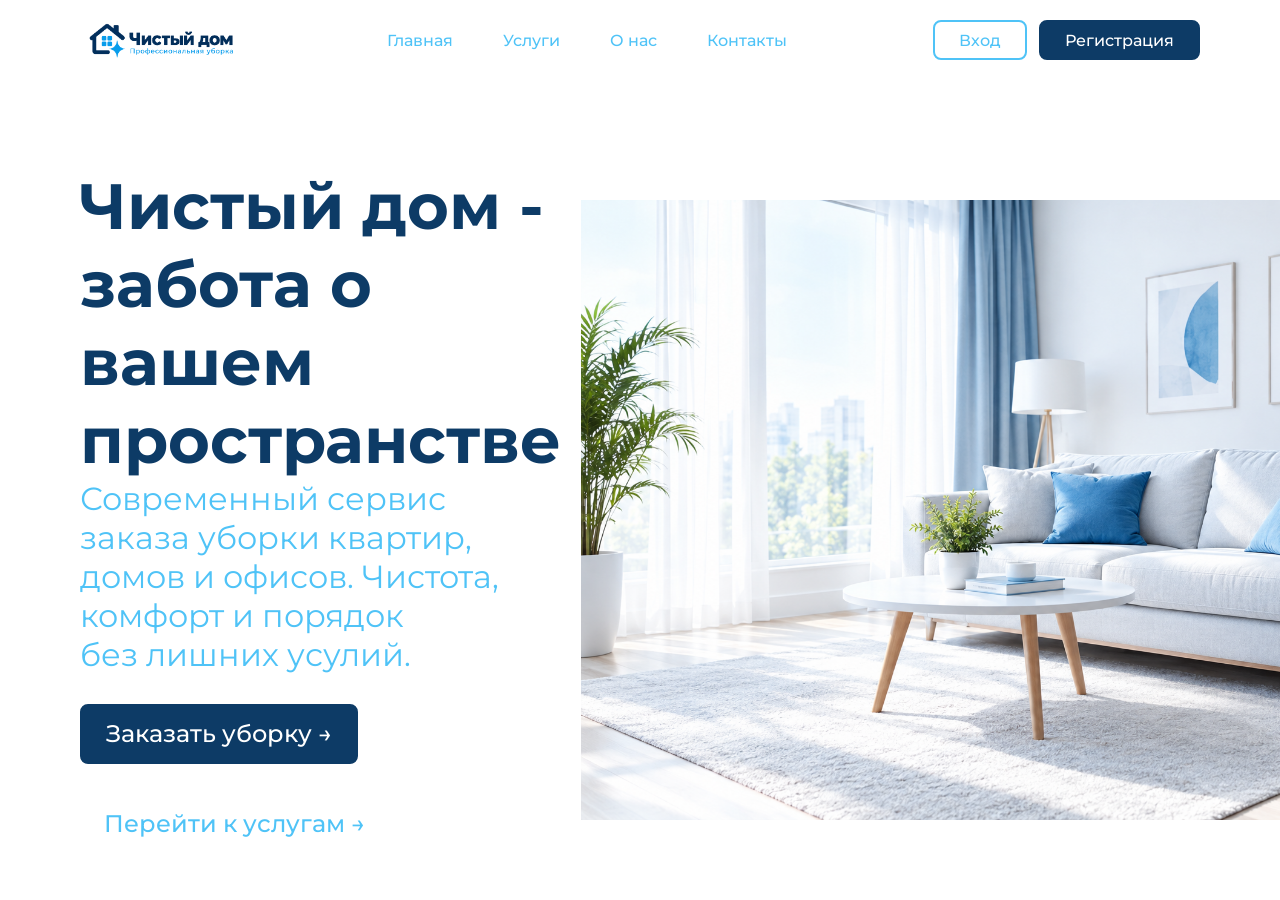
==== index.html @ 0b8844f8 "0.0.1v - Hero page" ====
<!doctype html>
<html lang="RU">
  <head>
    <meta charset="UTF-8" />
    <meta name="viewport" content="width=device-width, initial-scale=1.0" />
    <title>Document</title>
    <link rel="stylesheet" href="style.css">
  </head>
  <body>
    <header>
      <nav>
        <section class="nav">
          <img class="nav__logo" src="Photo/logo.png" alt="Logo">
          <ul class="nav__list">
            <li><a class="nav__link" href="">Главная</a></li>
            <li><a class="nav__link" href="">Услуги</a></li>
            <li><a class="nav__link" href="">О нас</a></li>
            <li><a class="nav__link" href="">Контакты</a></li>
          </ul>
          <div class="auth">
          <button class="auth__btn auth__btn--login">Вход</button>
          <button class="auth__btn auth__btn--register">Регистрация</button>
          </div>
        </section>
      </nav>
    </header>
    <main class="page">
      <section class="hero">
        <div class="hero__content">
          <h1 class="hero__text"><b>Чистый дом -<br>забота о вашем<br>пространстве</b></h1>
          <p class="hero__text-small">Современный сервис заказа уборки квартир, <br>домов и офисов. Чистота, комфорт и порядок<br>без лишних усулий.</p>
          <div class="hero__button">
        <button class="hero__btn hero__btn--order">Заказать уборку →</button>
        <button class="hero__btn hero__btn--servis">Перейти к услугам →</button>
        </div>
        
        </div>
        <img class="hero__sofa" src="Photo/hero-sofa.png" alt="sofa">
      </section>
    </main>
    <footer>

    </footer>
  </body>
</html>
---- style.css ----
*
{
    margin: 0;
    padding: 0;
}
@font-face {
    font-family: Montserrat-Medium;
    src: url(fonts/Montserrat-Medium.woff2);
    font-style: normal;
    font-weight: 500;
    font-display: swap;
}
@font-face {
    font-family: Montserrat-Bold;
    src: url(fonts/Montserrat-Bold.woff2);
    font-style: normal;
    font-weight: 700;
    font-display: swap;
}
@font-face {
    font-family: Montserrat-Regular;
    src: url(fonts/Montserrat-Regular.woff2);
    font-style: normal;
    font-weight: 400;
    font-display: swap;
}
html{
    color: #fff;
}
a{
    text-decoration: none;
}
ul{
    list-style: none;
}
/* Навигационное меню */
.nav{
    display: flex;
    align-items: center;
    height: 80px;
    margin-left: 80px;
    margin-right: 80px;
    
    justify-content: space-between;
}
.nav__logo{
   width: 160px;
}
.nav__list{
    display: flex;
    gap: 50px;
}
.nav__link{
    color: #4fc3f7;
    font-family: 'Montserrat-Medium';
}
.auth{
    display: flex;
    gap: 12px;
    align-items: center;
}
.auth__btn{
    display: inline-flex;
    align-items: center;
    height: 40px;
    padding: 0 24px;
    font-family: 'Montserrat-Medium';
    font-size: 16px;
    border-radius: 8px;
}
.auth__btn--login{
    border: 2px solid #4fc3f7;
    background: #fff;
    color: #4fc3f7;
}
.auth__btn--register{
    border: 2px solid #0d3b66;
    background: #0d3b66;
    color: #fff;
}
/* Первый экран */

.hero{
    display: flex;
    align-items: center;
    height: 620px;
    margin-left: 80px;
    margin-right: 80px;
    margin-top: 120px;
    gap: 20px;
}
.hero__sofa{
    width: 1090px;
    height: 620px;
}
.hero__text{
    color: #0d3b66;
    font-family: 'Montserrat-Bold';
    font-size: 64px;
}
.hero__text-small{
    color: #4fc3f7;
    font-family: 'Montserrat-Regular';
    font-size: 32px;
}
.hero__btn{
    margin-top: 30px;
    display: inline-flex;
    align-items: center;
    height: 60px;
    padding: 0 24px;
    font-family: 'Montserrat-Medium';
    font-size: 24px;
    border-radius: 8px;
}
.hero__btn--order{
    border: 2px solid #0d3b66;
    background: #0d3b66;
    color: #fff;
}
.hero__btn--servis{
    color: #4fc3f7;
    background: #fff;
    border: none;
}
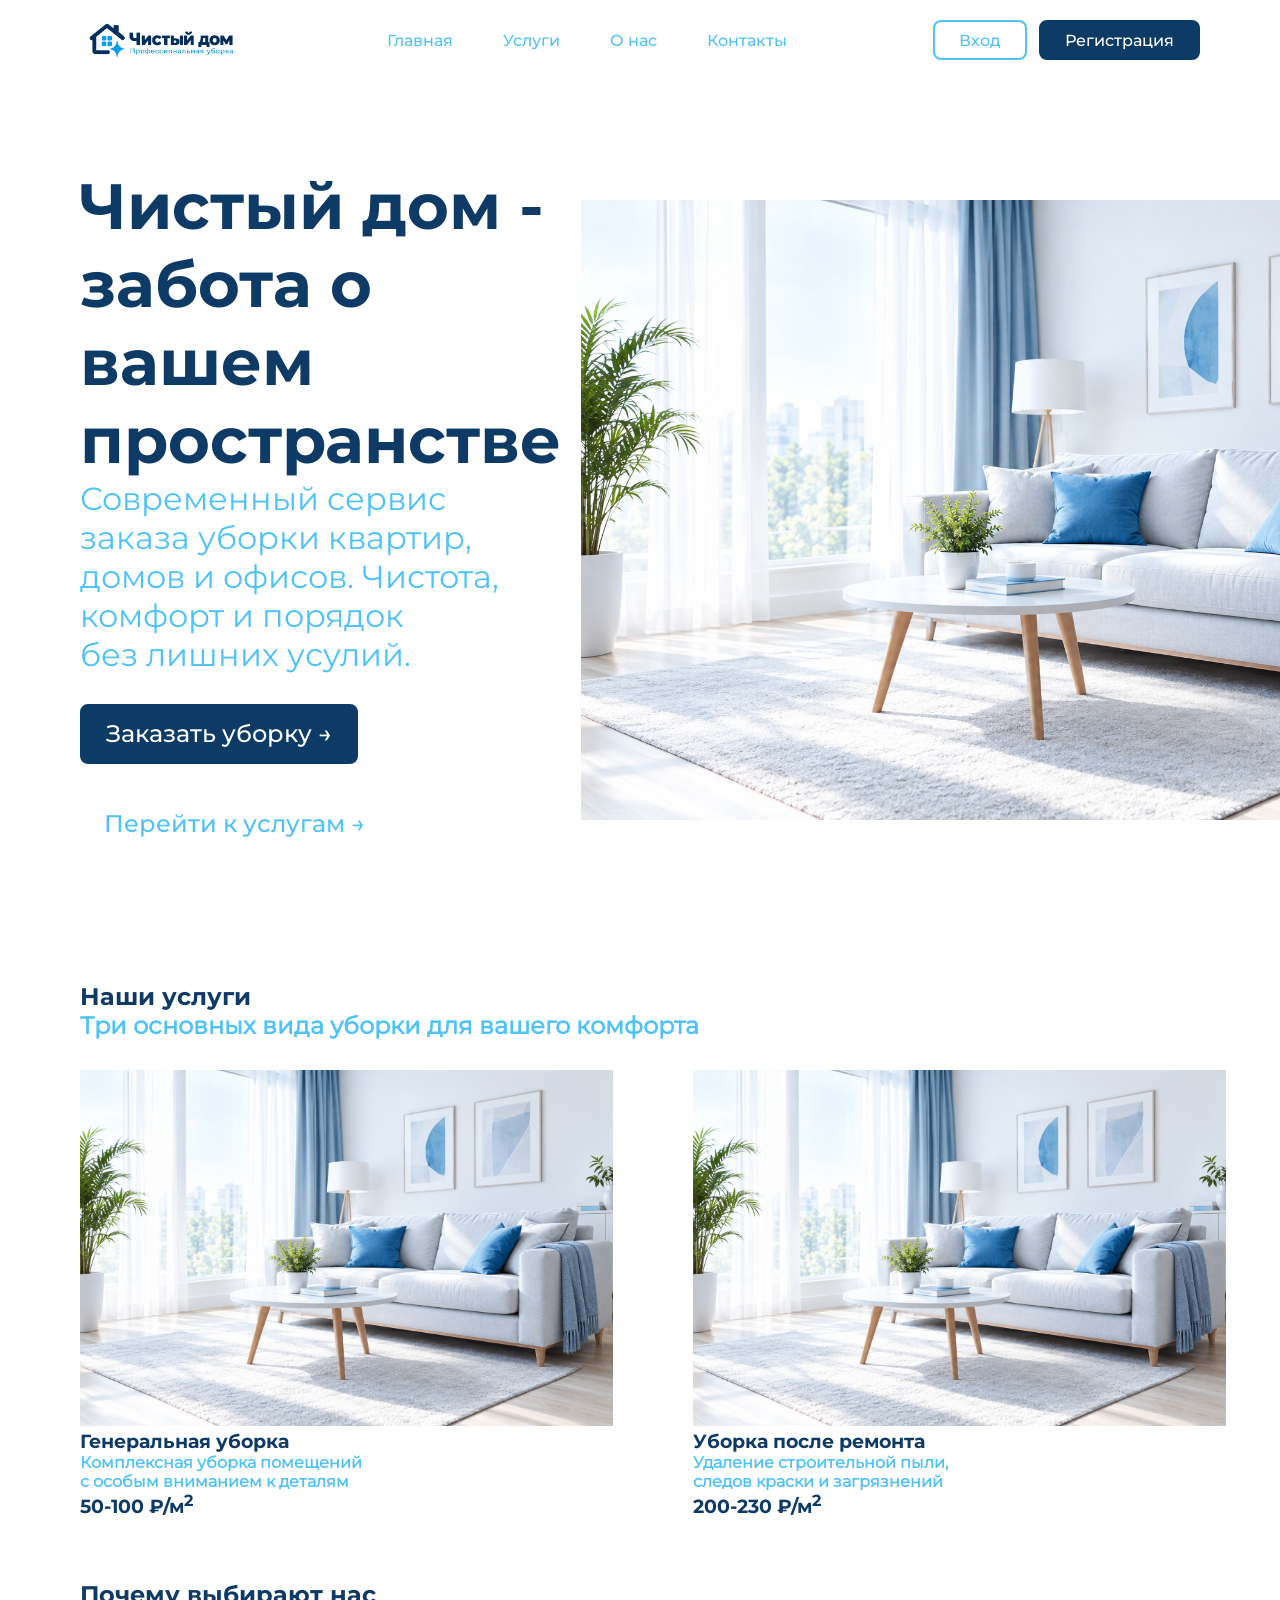
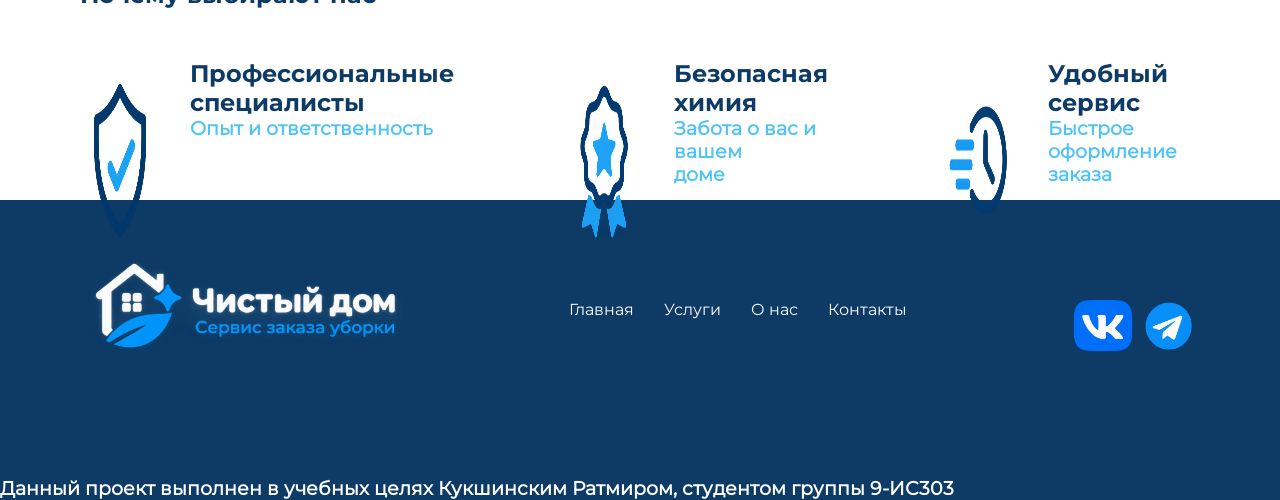
==== commit eb4140a1: "0.0.2v - Full index" ====
--- a/index.html
+++ b/index.html
@@ -37,9 +37,86 @@
         </div>
         <img class="hero__sofa" src="Photo/hero-sofa.png" alt="sofa">
       </section>
+      <section class="order">
+        <div class="order__content">
+          <h1 class="order__text--order">Наши услуги</h2>
+          <h2 class="order__text--underorder">Три основных вида уборки для вашего комфорта</h3>
+            <div class="order__container--flex">
+          <div class="order__container">
+            <img class="order__photo" src="Photo/hero-sofa.png" alt="sofa">
+            <h3 class="order__text--main">Генеральная уборка</h4>
+            <h4 class="order__text--undermain">Комплексная уборка помещений<br>с особым вниманием к деталям</h5>
+            <h3 class="order__text--price">50-100 ₽/м<sup>2</sup></h3>
+          </div>
+          <div class="order__container">
+            <img class="order__photo" src="Photo/hero-sofa.png" alt="sofa">
+            <h3 class="order__text--main">Уборка после ремонта</h4>
+            <h4 class="order__text--undermain">Удаление строительной пыли,<br>следов краски и загрязнений</h5>
+            <h3 class="order__text--price">200-230 ₽/м<sup>2</sup></h3>
+          </div>
+          <div class="order__container">
+            <img class="order__photo" src="Photo/hero-sofa.png" alt="sofa">
+            <h3 class="order__text--main">Поддерживающая уборка</h4>
+            <h4 class="order__text--undermain">регулярная уборка для<br>поддержания чистоты и уюта</h5>
+            <h3 class="order__text--price">от 100 ₽/м<sup>2</sup></h3>
+            </div>
+          </div>
+        </div>
+      </section>
+      <section class="why-us">
+        <h1 class="why-us__title">Почему выбирают нас</h1>
+        <div class="why-us__container">
+        <div class="why-us__content">
+          <img class="why-us__photo" src="Photo/hazel.png" alt="yes">
+          <div class="why-us__main">
+            <h2 class="why-us__text">Профессиональные<br>специалисты</h2>
+            <h3 class="why-us__subtext">Опыт и ответственность</h3>
+          </div>
+        </div>
+        <div class="why-us__content">
+          <img class="why-us__photo" src="Photo/medal.png" alt="yes">
+          <div class="why-us__main">
+            <h2 class="why-us__text">Безопасная химия</h2>
+            <h3 class="why-us__subtext">Забота о вас и вашем<br>доме</h3>
+          </div>
+        </div>
+        <div class="why-us__content">
+          <img class="why-us__photo" src="Photo/clock.png" alt="yes">
+          <div class="why-us__main">
+            <h2 class="why-us__text">Удобный сервис</h2>
+            <h3 class="why-us__subtext">Быстрое оформление<br>заказа</h3>
+          </div>
+        </div>
+        <div class="why-us__content">
+          <img class="why-us__photo" src="Photo/house.png" alt="yes">
+          <div class="why-us__main">
+            <h2 class="why-us__text">Чистота и комфорт</h2>
+            <h3 class="why-us__subtext">Заметный результат<br>после каждой уборки</h3>
+          </div>
+        </div>
+        </div>
+      </section>
     </main>
     <footer>
-
+      <div class="site-footer">
+         <img class="site-footer__logo" src="Photo/footer-logo.png" alt="Logo">
+          <ul class="site-footer__list">
+            <li><a class="site-footer__link" href="">Главная</a></li>
+            <li><a class="site-footer__link" href="">Услуги</a></li>
+            <li><a class="site-footer__link" href="">О нас</a></li>
+            <li><a class="site-footer__link" href="">Контакты</a></li>
+          </ul>
+          <div class="link">
+            <a href="https://vk.ru/ossatov">
+              <img class="site-footer__photo" src="Photo/vk.png" alt="VK">
+            </a>
+            <a href="https://vk.ru/ossatov">
+              <img class="site-footer__photo" src="Photo/tg.png" alt="TG">
+            </a>
+          </div>
+          
+      </div>
+      <h3 class="site-footer__end">Данный проект выполнен в учебных целях Кукшинским Ратмиром, студентом группы 9-ИС303</h3>
     </footer>
   </body>
 </html>
--- a/style.css
+++ b/style.css
@@ -122,4 +122,106 @@
     color: #4fc3f7;
     background: #fff;
     border: none;
+}
+
+/* ORDER */
+.order{
+    display: flex;
+    align-items: center;
+    height: 620px;
+    margin-left: 80px;
+    margin-right: 80px;
+    margin-top: 120px;
+    gap: 20px;
+}
+.order__container--flex{
+    display: flex;
+    gap: 80px;
+    margin-top: 30px;
+}
+.order__photo{
+    width: 533px;
+}
+.order__text--order{
+    color: #0d3b66;
+    font-family: 'Montserrat-Bold';
+}
+.order__text--underorder, .order__text--undermain{
+    color: #4fc3f7;
+    font-family: 'Montserrat-Regular';
+}
+
+.order__text--main, .order__text--price{
+    color: #0d3b66;
+    font-family: 'Montserrat-Bold';
+}
+/* WHY-US */
+.why-us{
+    /* display: flex;
+    align-items: center; */
+    height: 220px;
+    margin-left: 80px;
+    margin-right: 80px;
+    margin-top: 20px;
+    gap: 20px;
+}
+.why-us__container{
+    display: flex;
+    gap: 110px;
+}
+.why-us__content{
+    margin-top: 50px;
+    display: flex;
+}
+.why-us__main{
+    margin-left: 30px;
+}
+.why-us__title, .why-us__text{
+    color: #0d3b66;
+    font-family: 'Montserrat-Bold';
+}
+.why-us__subtext{
+    color: #4fc3f7;
+    font-family: 'Montserrat-Regular';
+}
+.why-us__photo{
+    width: 80px;
+}
+/* FOOTER */
+footer{
+    background-color: #0d3b66;
+    height: 300px;
+    
+}
+.site-footer{
+    
+    display: flex;
+    justify-content: space-around;
+}
+.link{
+    gap: 10px;
+}
+.site-footer__list{
+    margin-top: 100px;
+    display: flex;
+    text-align: center;
+    gap: 30px;
+}
+.site-footer__photo{
+    width: 60px;
+    height: 160;
+    padding-top: 100px;
+}
+.site-footer__link{
+    color: #fff;
+    font-family: 'Montserrat-Regular';
+}
+.site-footer__logo{
+   width: 320px;
+   padding-top: 50px;
+}
+.site-footer__end{
+    margin-top: 120px;
+    color: #fff;
+    font-family: 'Montserrat-Regular';
 }
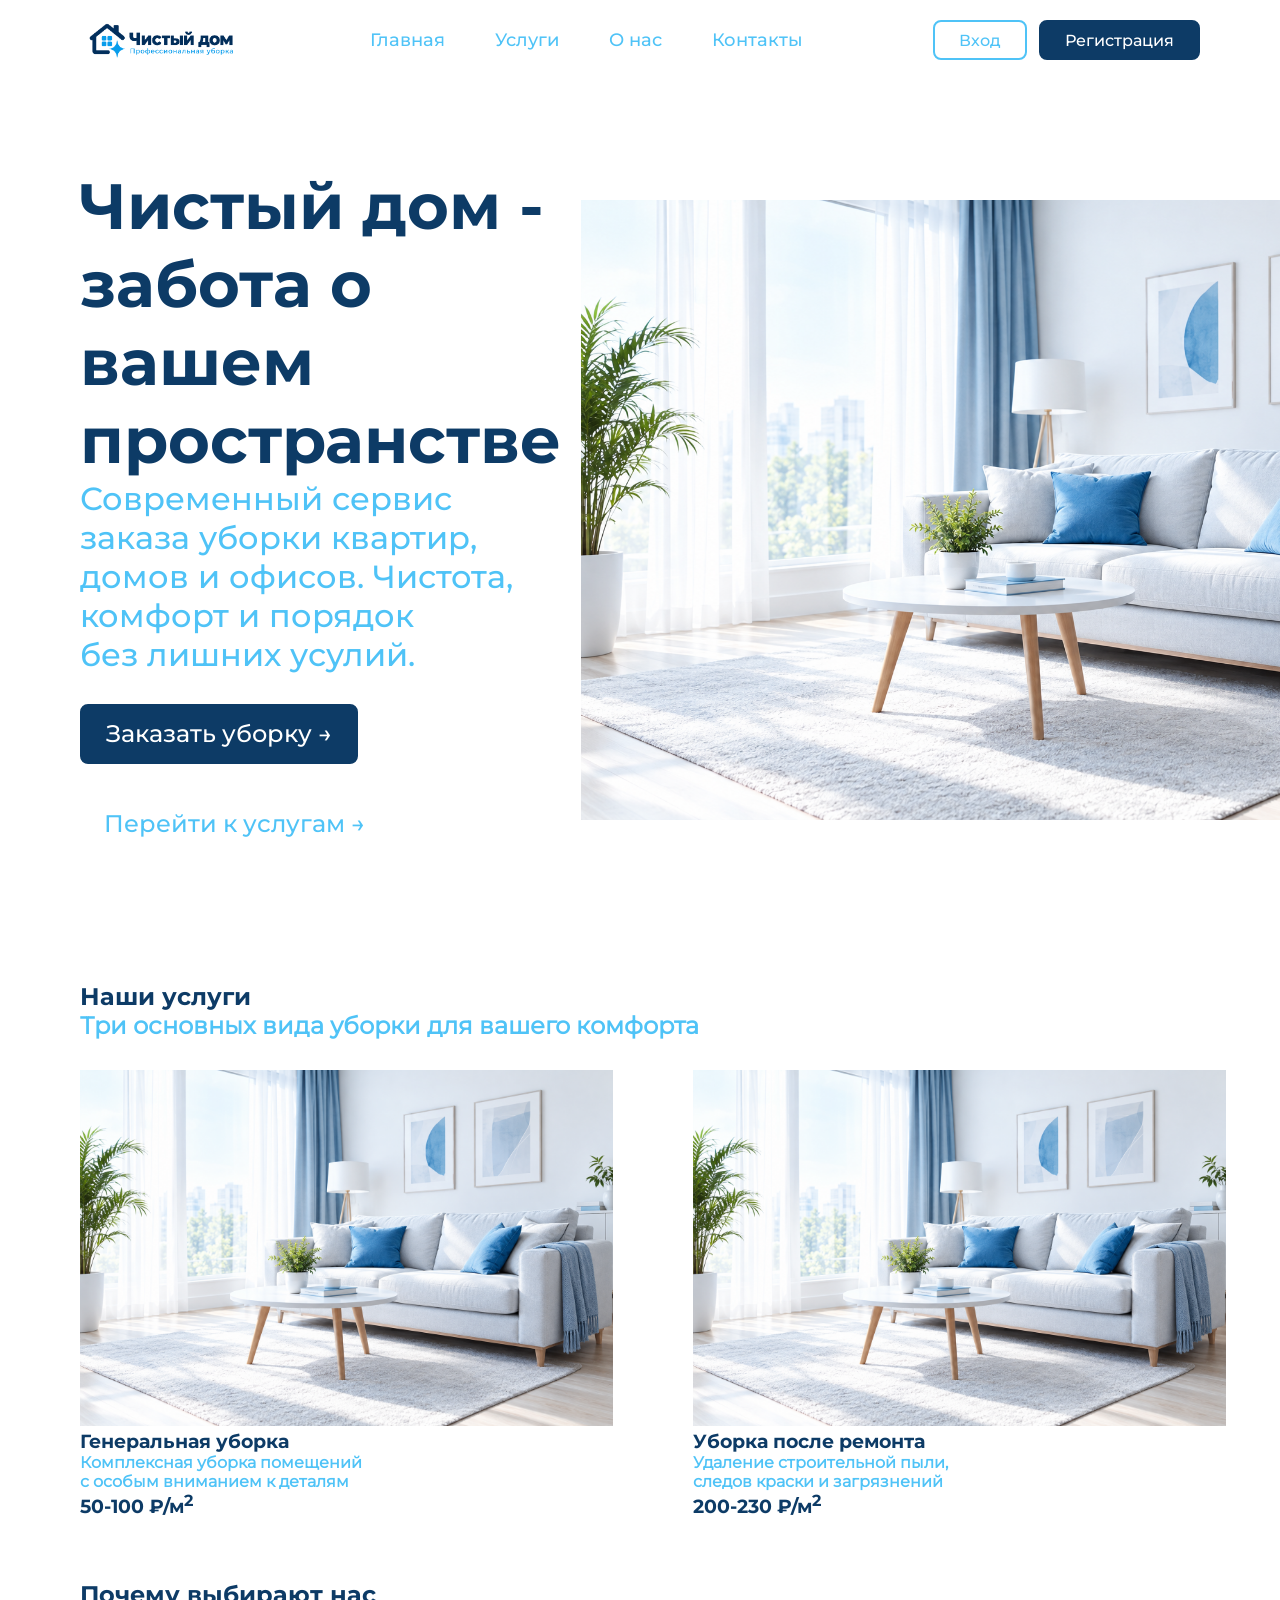
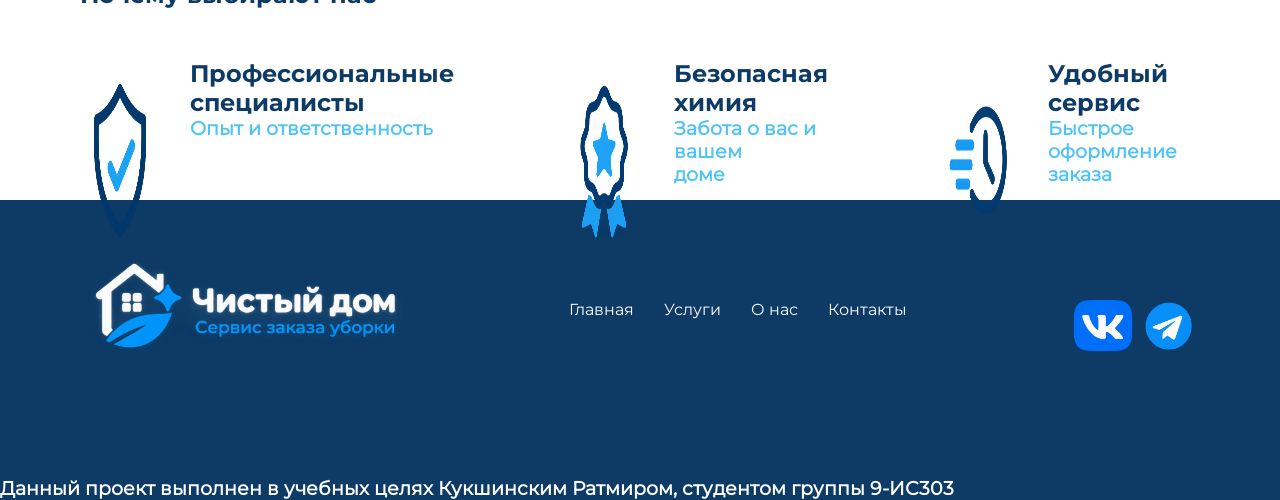
==== commit 385c1bb9: "0.1.2v - add register and links" ====
--- a/index.html
+++ b/index.html
@@ -5,6 +5,7 @@
     <meta name="viewport" content="width=device-width, initial-scale=1.0" />
     <title>Document</title>
     <link rel="stylesheet" href="style.css">
+    <script src="script.js"></script>
   </head>
   <body>
     <header>
@@ -12,14 +13,14 @@
         <section class="nav">
           <img class="nav__logo" src="Photo/logo.png" alt="Logo">
           <ul class="nav__list">
-            <li><a class="nav__link" href="">Главная</a></li>
-            <li><a class="nav__link" href="">Услуги</a></li>
-            <li><a class="nav__link" href="">О нас</a></li>
-            <li><a class="nav__link" href="">Контакты</a></li>
+            <li><a class="nav__link" href="index.html">Главная</a></li>
+            <li><a class="nav__link" href="#order">Услуги</a></li>
+            <li><a class="nav__link" href="#why-us">О нас</a></li>
+            <li><a class="nav__link" href="#site-footer"">Контакты</a></li>
           </ul>
           <div class="auth">
-          <button class="auth__btn auth__btn--login">Вход</button>
-          <button class="auth__btn auth__btn--register">Регистрация</button>
+          <button onclick="window.location.href='login.html'" class="auth__btn auth__btn--login">Вход</button>
+          <button onclick="window.location.href='register.html'" class="auth__btn auth__btn--register">Регистрация</button>
           </div>
         </section>
       </nav>
@@ -37,7 +38,7 @@
         </div>
         <img class="hero__sofa" src="Photo/hero-sofa.png" alt="sofa">
       </section>
-      <section class="order">
+      <section class="order" id="order">
         <div class="order__content">
           <h1 class="order__text--order">Наши услуги</h2>
           <h2 class="order__text--underorder">Три основных вида уборки для вашего комфорта</h3>
@@ -63,7 +64,7 @@
           </div>
         </div>
       </section>
-      <section class="why-us">
+      <section class="why-us" id="why-us">
         <h1 class="why-us__title">Почему выбирают нас</h1>
         <div class="why-us__container">
         <div class="why-us__content">
@@ -98,13 +99,13 @@
       </section>
     </main>
     <footer>
-      <div class="site-footer">
+      <div class="site-footer" id="site-footer">
          <img class="site-footer__logo" src="Photo/footer-logo.png" alt="Logo">
           <ul class="site-footer__list">
-            <li><a class="site-footer__link" href="">Главная</a></li>
-            <li><a class="site-footer__link" href="">Услуги</a></li>
-            <li><a class="site-footer__link" href="">О нас</a></li>
-            <li><a class="site-footer__link" href="">Контакты</a></li>
+            <li><a class="site-footer__link" href="index.html">Главная</a></li>
+            <li><a class="site-footer__link" href="#order">Услуги</a></li>
+            <li><a class="site-footer__link" href="#why-us">О нас</a></li>
+            <li><a class="site-footer__link" href="#site-footer">Контакты</a></li>
           </ul>
           <div class="link">
             <a href="https://vk.ru/ossatov">
--- a/style.css
+++ b/style.css
@@ -1,227 +1,629 @@
-*
-{
-    margin: 0;
-    padding: 0;
+* {
+  margin: 0;
+  padding: 0;
 }
 @font-face {
-    font-family: Montserrat-Medium;
-    src: url(fonts/Montserrat-Medium.woff2);
-    font-style: normal;
-    font-weight: 500;
-    font-display: swap;
+  font-family: Montserrat-Medium;
+  src: url(fonts/Montserrat-Medium.woff2);
+  font-style: normal;
+  font-weight: 500;
+  font-display: swap;
 }
 @font-face {
-    font-family: Montserrat-Bold;
-    src: url(fonts/Montserrat-Bold.woff2);
-    font-style: normal;
-    font-weight: 700;
-    font-display: swap;
+  font-family: Montserrat-Bold;
+  src: url(fonts/Montserrat-Bold.woff2);
+  font-style: normal;
+  font-weight: 700;
+  font-display: swap;
 }
 @font-face {
-    font-family: Montserrat-Regular;
-    src: url(fonts/Montserrat-Regular.woff2);
-    font-style: normal;
-    font-weight: 400;
-    font-display: swap;
-}
-html{
-    color: #fff;
-}
-a{
-    text-decoration: none;
-}
-ul{
-    list-style: none;
+  font-family: Montserrat-Regular;
+  src: url(fonts/Montserrat-Regular.woff2);
+  font-style: normal;
+  font-weight: 400;
+  font-display: swap;
+}
+html {
+  color: #fff;
+  scroll-behavior: smooth;
+}
+a {
+  text-decoration: none;
+}
+ul {
+  list-style: none;
 }
 /* Навигационное меню */
-.nav{
+.nav {
+  display: flex;
+  align-items: center;
+  height: 80px;
+  margin-left: 80px;
+  margin-right: 80px;
+  justify-content: space-between;
+}
+.nav__logo {
+  width: 160px;
+}
+.nav__list {
+  display: flex;
+  gap: 50px;
+}
+.nav__link {
+  color: #4fc3f7;
+  font-family: "Montserrat-Medium";
+  font-size: 18px;
+}
+.auth {
+  display: flex;
+  gap: 12px;
+  align-items: center;
+}
+.auth__btn {
+  display: inline-flex;
+  align-items: center;
+  height: 40px;
+  padding: 0 24px;
+  font-family: "Montserrat-Medium";
+  font-size: 16px;
+  border-radius: 8px;
+}
+.auth__btn--login {
+  border: 2px solid #4fc3f7;
+  background: #fff;
+  color: #4fc3f7;
+}
+.auth__btn--register {
+  border: 2px solid #0d3b66;
+  background: #0d3b66;
+  color: #fff;
+}
+/* Первый экран */
+
+.hero {
+  display: flex;
+  align-items: center;
+  height: 620px;
+  margin-left: 80px;
+  margin-right: 80px;
+  margin-top: 120px;
+  gap: 20px;
+}
+.hero__sofa {
+  width: 1090px;
+  height: 620px;
+}
+.hero__text {
+  color: #0d3b66;
+  font-family: "Montserrat-Bold";
+  font-size: 64px;
+}
+.hero__text-small {
+  color: #4fc3f7;
+  font-family: "Montserrat-Medium";
+  font-size: 32px;
+}
+.hero__btn {
+  margin-top: 30px;
+  display: inline-flex;
+  align-items: center;
+  height: 60px;
+  padding: 0 24px;
+  font-family: "Montserrat-Medium";
+  font-size: 24px;
+  border-radius: 8px;
+}
+.hero__btn--order {
+  border: 2px solid #0d3b66;
+  background: #0d3b66;
+  color: #fff;
+}
+.hero__btn--servis {
+  color: #4fc3f7;
+  background: #fff;
+  border: none;
+}
+
+/* ORDER */
+.order {
+  display: flex;
+  align-items: center;
+  height: 620px;
+  margin-left: 80px;
+  margin-right: 80px;
+  margin-top: 120px;
+  gap: 20px;
+}
+.order__container--flex {
+  display: flex;
+  gap: 80px;
+  margin-top: 30px;
+}
+.order__photo {
+  width: 533px;
+}
+.order__text--order {
+  color: #0d3b66;
+  font-family: "Montserrat-Bold";
+}
+.order__text--underorder,
+.order__text--undermain {
+  color: #4fc3f7;
+  font-family: "Montserrat-Regular";
+}
+
+.order__text--main,
+.order__text--price {
+  color: #0d3b66;
+  font-family: "Montserrat-Bold";
+}
+/* WHY-US */
+.why-us {
+  /* display: flex;
+    align-items: center; */
+  height: 220px;
+  margin-left: 80px;
+  margin-right: 80px;
+  margin-top: 20px;
+  gap: 20px;
+}
+.why-us__container {
+  display: flex;
+  gap: 110px;
+}
+.why-us__content {
+  margin-top: 50px;
+  display: flex;
+}
+.why-us__main {
+  margin-left: 30px;
+}
+.why-us__title,
+.why-us__text {
+  color: #0d3b66;
+  font-family: "Montserrat-Bold";
+}
+.why-us__subtext {
+  color: #4fc3f7;
+  font-family: "Montserrat-Regular";
+}
+.why-us__photo {
+  width: 80px;
+}
+/* FOOTER */
+footer {
+  background-color: #0d3b66;
+  height: 300px;
+}
+.site-footer {
+  display: flex;
+  justify-content: space-around;
+}
+.link {
+  gap: 10px;
+}
+.site-footer__list {
+  margin-top: 100px;
+  display: flex;
+  text-align: center;
+  gap: 30px;
+}
+.site-footer__photo {
+  width: 60px;
+  padding-top: 100px;
+}
+.site-footer__link {
+  color: #fff;
+  font-family: "Montserrat-Regular";
+}
+.site-footer__logo {
+  width: 320px;
+  padding-top: 50px;
+}
+.site-footer__end {
+  margin-top: 120px;
+  color: #fff;
+  font-family: "Montserrat-Regular";
+}
+
+/* LOGIN */
+.page-login {
+  margin-left: 80px;
+  margin-right: 80px;
+  margin-top: 80px;
+  margin-bottom: 120px;
+}
+.hero-login {
+  display: flex;
+  align-items: center;
+  justify-content: center;
+}
+
+.hero-login__content {
+  display: grid;
+  grid-template-columns: minmax(0, 1fr) minmax(320px, 480px);
+  align-items: center;
+  column-gap: 80px;
+  row-gap: 20px;
+  width: 100%;
+  max-width: 1400px;
+}
+
+.login {
+  grid-column: 2;
+  grid-row: 1 / 3;
+  padding: 40px;
+  border: 2px solid #4fc3f7;
+  border-radius: 16px;
+  box-sizing: border-box;
+  box-shadow: 0 8px 24px rgba(13, 59, 102, 0.1);
+}
+
+.login__hello {
+  margin-bottom: 30px;
+}
+
+.login__main {
+  color: #0d3b66;
+  font-family: "Montserrat-Bold";
+  font-size: 36px;
+  margin-bottom: 10px;
+}
+
+.login__submain {
+  color: #4fc3f7;
+  font-family: "Montserrat-Regular";
+  font-size: 16px;
+}
+
+.login-form {
+  display: flex;
+  flex-direction: column;
+  gap: 24px;
+}
+
+.form-group {
+  display: flex;
+  flex-direction: column;
+  gap: 10px;
+}
+
+.form-group label {
+  color: #0d3b66;
+  font-family: "Montserrat-Medium";
+  font-size: 16px;
+}
+
+.form-group input {
+  width: 100%;
+  height: 50px;
+  padding: 0 14px;
+  border: 1px solid #4fc3f7;
+  border-radius: 8px;
+  box-sizing: border-box;
+  color: #0d3b66;
+  font-family: "Montserrat-Regular";
+  font-size: 14px;
+  outline: none;
+}
+
+.form-group input:focus {
+  border-color: #0d3b66;
+}
+
+.form-group input::placeholder {
+  color: #999;
+  font-family: "Montserrat-Regular";
+}
+
+.submit {
+  width: 100%;
+  height: 50px;
+  border: 2px solid #0d3b66;
+  border-radius: 8px;
+  background-color: #0d3b66;
+  color: #fff;
+  font-family: "Montserrat-Medium";
+  font-size: 18px;
+  cursor: pointer;
+}
+
+.submit:hover {
+  background-color: #4fc3f7;
+  border-color: #4fc3f7;
+}
+
+/* REGISTER */
+.page-register {
+  
+  margin-left: 80px;
+  margin-right: 80px;
+  margin-top: 80px;
+  margin-bottom: 120px;
+}
+.hero-register {
+  display: flex;
+  align-items: center;
+  justify-content: center;
+}
+
+.hero-register__content {
+  display: grid;
+  grid-template-columns: minmax(0, 1fr) minmax(320px, 480px);
+  align-items: center;
+  column-gap: 80px;
+  row-gap: 20px;
+  width: 100%;
+  max-width: 1400px;
+}
+
+.register {
+  grid-column: 2;
+  grid-row: 1 / 3;
+  padding: 40px;
+  border: 2px solid #4fc3f7;
+  border-radius: 16px;
+  box-sizing: border-box;
+  box-shadow: 0 8px 24px rgba(13, 59, 102, 0.1);
+}
+
+.register__hello {
+  margin-bottom: 30px;
+}
+
+.register__main {
+  color: #0d3b66;
+  font-family: "Montserrat-Bold";
+  font-size: 36px;
+  margin-bottom: 10px;
+}
+
+.register__submain {
+  color: #4fc3f7;
+  font-family: "Montserrat-Regular";
+  font-size: 16px;
+}
+
+.register-form {
+  display: flex;
+  flex-direction: column;
+  gap: 24px;
+}
+.register-form {
+  display: flex;
+  flex-direction: column;
+  gap: 24px;
+}
+
+/* АДАПТИВ ДЛЯ НОУТБУКОВ И ПЛАНШЕТОВ */
+@media (max-width: 1100px) {
+  .nav {
+    margin-left: 40px;
+    margin-right: 40px;
+  }
+
+  .nav__list {
+    gap: 20px;
+  }
+
+  .page-login {
+    margin-left: 40px;
+    margin-right: 40px;
+  }
+
+  .hero-login__content {
+    column-gap: 40px;
+    grid-template-columns: minmax(0, 1fr) minmax(300px, 430px);
+  }
+
+  .hero-login__content .hero__text {
+    font-size: 48px;
+  }
+
+  .hero-login__content .hero__text-small {
+    font-size: 20px;
+  }
+
+  .login {
+    padding: 30px;
+  }
+
+  .site-footer__logo {
+    width: 240px;
+  }
+
+  .site-footer__list {
+    gap: 20px;
+  }
+}
+
+/* АДАПТИВ ДЛЯ ПЛАНШЕТОВ */
+@media (max-width: 768px) {
+  .nav {
+    height: auto;
+    margin-left: 24px;
+    margin-right: 24px;
+    padding-top: 20px;
+    padding-bottom: 20px;
+    flex-wrap: wrap;
+    gap: 20px;
+  }
+
+  .nav__logo {
+    width: 130px;
+  }
+
+  .nav__list {
+    order: 3;
+    width: 100%;
+    justify-content: center;
+    flex-wrap: wrap;
+    gap: 16px 24px;
+  }
+
+  .auth {
+    gap: 8px;
+  }
+
+  .auth__btn {
+    height: 36px;
+    padding: 0 12px;
+    font-size: 14px;
+  }
+
+  .page-login {
+    margin: 40px 24px 70px;
+  }
+
+  .hero-login__content {
+    grid-template-columns: minmax(0, 1fr);
+    gap: 30px;
+  }
+
+  .hero-login__content .hero__text {
+    grid-column: 1;
+    grid-row: 1;
+    font-size: 44px;
+  }
+
+  .hero-login__content .hero__text-small {
+    grid-column: 1;
+    grid-row: 2;
+    font-size: 18px;
+  }
+
+  .login {
+    grid-column: 1;
+    grid-row: 3;
+    width: 100%;
+    max-width: 480px;
+    justify-self: center;
+  }
+
+  footer {
+    height: auto;
+    padding: 30px 24px;
+    box-sizing: border-box;
+  }
+
+  .site-footer {
+    align-items: center;
+    flex-direction: column;
+    gap: 30px;
+  }
+
+  .site-footer__logo {
+    width: 240px;
+    padding-top: 0;
+  }
+
+  .site-footer__list {
+    margin-top: 0;
+    justify-content: center;
+    flex-wrap: wrap;
+    gap: 20px;
+  }
+
+  .link {
     display: flex;
-    align-items: center;
-    height: 80px;
-    margin-left: 80px;
-    margin-right: 80px;
-    
-    justify-content: space-between;
-}
-.nav__logo{
-   width: 160px;
-}
-.nav__list{
-    display: flex;
-    gap: 50px;
-}
-.nav__link{
-    color: #4fc3f7;
-    font-family: 'Montserrat-Medium';
-}
-.auth{
-    display: flex;
-    gap: 12px;
-    align-items: center;
-}
-.auth__btn{
-    display: inline-flex;
-    align-items: center;
-    height: 40px;
-    padding: 0 24px;
-    font-family: 'Montserrat-Medium';
+    gap: 20px;
+  }
+
+  .site-footer__photo {
+    width: 45px;
+    height: auto;
+    padding-top: 0;
+  }
+
+  .site-footer__end {
+    margin-top: 30px;
+    text-align: center;
+    font-size: 12px;
+    line-height: 1.6;
+  }
+}
+
+/* АДАПТИВ ДЛЯ ТЕЛЕФОНОВ */
+@media (max-width: 480px) {
+  .nav {
+    margin-left: 16px;
+    margin-right: 16px;
+  }
+
+  .nav__logo {
+    width: 110px;
+  }
+
+  .nav__list {
+    gap: 12px 18px;
+  }
+
+  .nav__link {
+    font-size: 13px;
+  }
+
+  .auth__btn {
+    padding: 0 8px;
+    font-size: 12px;
+  }
+
+  .page-login {
+    margin: 30px 16px 50px;
+  }
+
+  .hero-login__content {
+    gap: 24px;
+  }
+
+  .hero-login__content .hero__text {
+    font-size: 34px;
+  }
+
+  .hero-login__content .hero__text-small {
     font-size: 16px;
-    border-radius: 8px;
-}
-.auth__btn--login{
-    border: 2px solid #4fc3f7;
-    background: #fff;
-    color: #4fc3f7;
-}
-.auth__btn--register{
-    border: 2px solid #0d3b66;
-    background: #0d3b66;
-    color: #fff;
-}
-/* Первый экран */
-
-.hero{
-    display: flex;
-    align-items: center;
-    height: 620px;
-    margin-left: 80px;
-    margin-right: 80px;
-    margin-top: 120px;
-    gap: 20px;
-}
-.hero__sofa{
-    width: 1090px;
-    height: 620px;
-}
-.hero__text{
-    color: #0d3b66;
-    font-family: 'Montserrat-Bold';
-    font-size: 64px;
-}
-.hero__text-small{
-    color: #4fc3f7;
-    font-family: 'Montserrat-Regular';
-    font-size: 32px;
-}
-.hero__btn{
-    margin-top: 30px;
-    display: inline-flex;
-    align-items: center;
-    height: 60px;
-    padding: 0 24px;
-    font-family: 'Montserrat-Medium';
-    font-size: 24px;
-    border-radius: 8px;
-}
-.hero__btn--order{
-    border: 2px solid #0d3b66;
-    background: #0d3b66;
-    color: #fff;
-}
-.hero__btn--servis{
-    color: #4fc3f7;
-    background: #fff;
-    border: none;
-}
-
-/* ORDER */
-.order{
-    display: flex;
-    align-items: center;
-    height: 620px;
-    margin-left: 80px;
-    margin-right: 80px;
-    margin-top: 120px;
-    gap: 20px;
-}
-.order__container--flex{
-    display: flex;
-    gap: 80px;
-    margin-top: 30px;
-}
-.order__photo{
-    width: 533px;
-}
-.order__text--order{
-    color: #0d3b66;
-    font-family: 'Montserrat-Bold';
-}
-.order__text--underorder, .order__text--undermain{
-    color: #4fc3f7;
-    font-family: 'Montserrat-Regular';
-}
-
-.order__text--main, .order__text--price{
-    color: #0d3b66;
-    font-family: 'Montserrat-Bold';
-}
-/* WHY-US */
-.why-us{
-    /* display: flex;
-    align-items: center; */
-    height: 220px;
-    margin-left: 80px;
-    margin-right: 80px;
-    margin-top: 20px;
-    gap: 20px;
-}
-.why-us__container{
-    display: flex;
-    gap: 110px;
-}
-.why-us__content{
-    margin-top: 50px;
-    display: flex;
-}
-.why-us__main{
-    margin-left: 30px;
-}
-.why-us__title, .why-us__text{
-    color: #0d3b66;
-    font-family: 'Montserrat-Bold';
-}
-.why-us__subtext{
-    color: #4fc3f7;
-    font-family: 'Montserrat-Regular';
-}
-.why-us__photo{
-    width: 80px;
-}
-/* FOOTER */
-footer{
-    background-color: #0d3b66;
-    height: 300px;
-    
-}
-.site-footer{
-    
-    display: flex;
-    justify-content: space-around;
-}
-.link{
-    gap: 10px;
-}
-.site-footer__list{
-    margin-top: 100px;
-    display: flex;
-    text-align: center;
-    gap: 30px;
-}
-.site-footer__photo{
-    width: 60px;
-    height: 160;
-    padding-top: 100px;
-}
-.site-footer__link{
-    color: #fff;
-    font-family: 'Montserrat-Regular';
-}
-.site-footer__logo{
-   width: 320px;
-   padding-top: 50px;
-}
-.site-footer__end{
-    margin-top: 120px;
-    color: #fff;
-    font-family: 'Montserrat-Regular';
-}+    line-height: 1.6;
+  }
+
+  .login {
+    padding: 24px 18px;
+    border-radius: 12px;
+  }
+
+  .login__main {
+    font-size: 30px;
+  }
+
+  .login__submain {
+    font-size: 14px;
+  }
+
+  .form-group label {
+    font-size: 14px;
+  }
+
+  .form-group input {
+    height: 46px;
+    font-size: 13px;
+  }
+
+  .submit {
+    height: 46px;
+    font-size: 16px;
+  }
+
+  .site-footer__logo {
+    width: 200px;
+  }
+
+  .site-footer__list {
+    gap: 16px;
+  }
+
+  .site-footer__link {
+    font-size: 13px;
+  }
+
+  .site-footer__end {
+    font-size: 11px;
+  }
+}
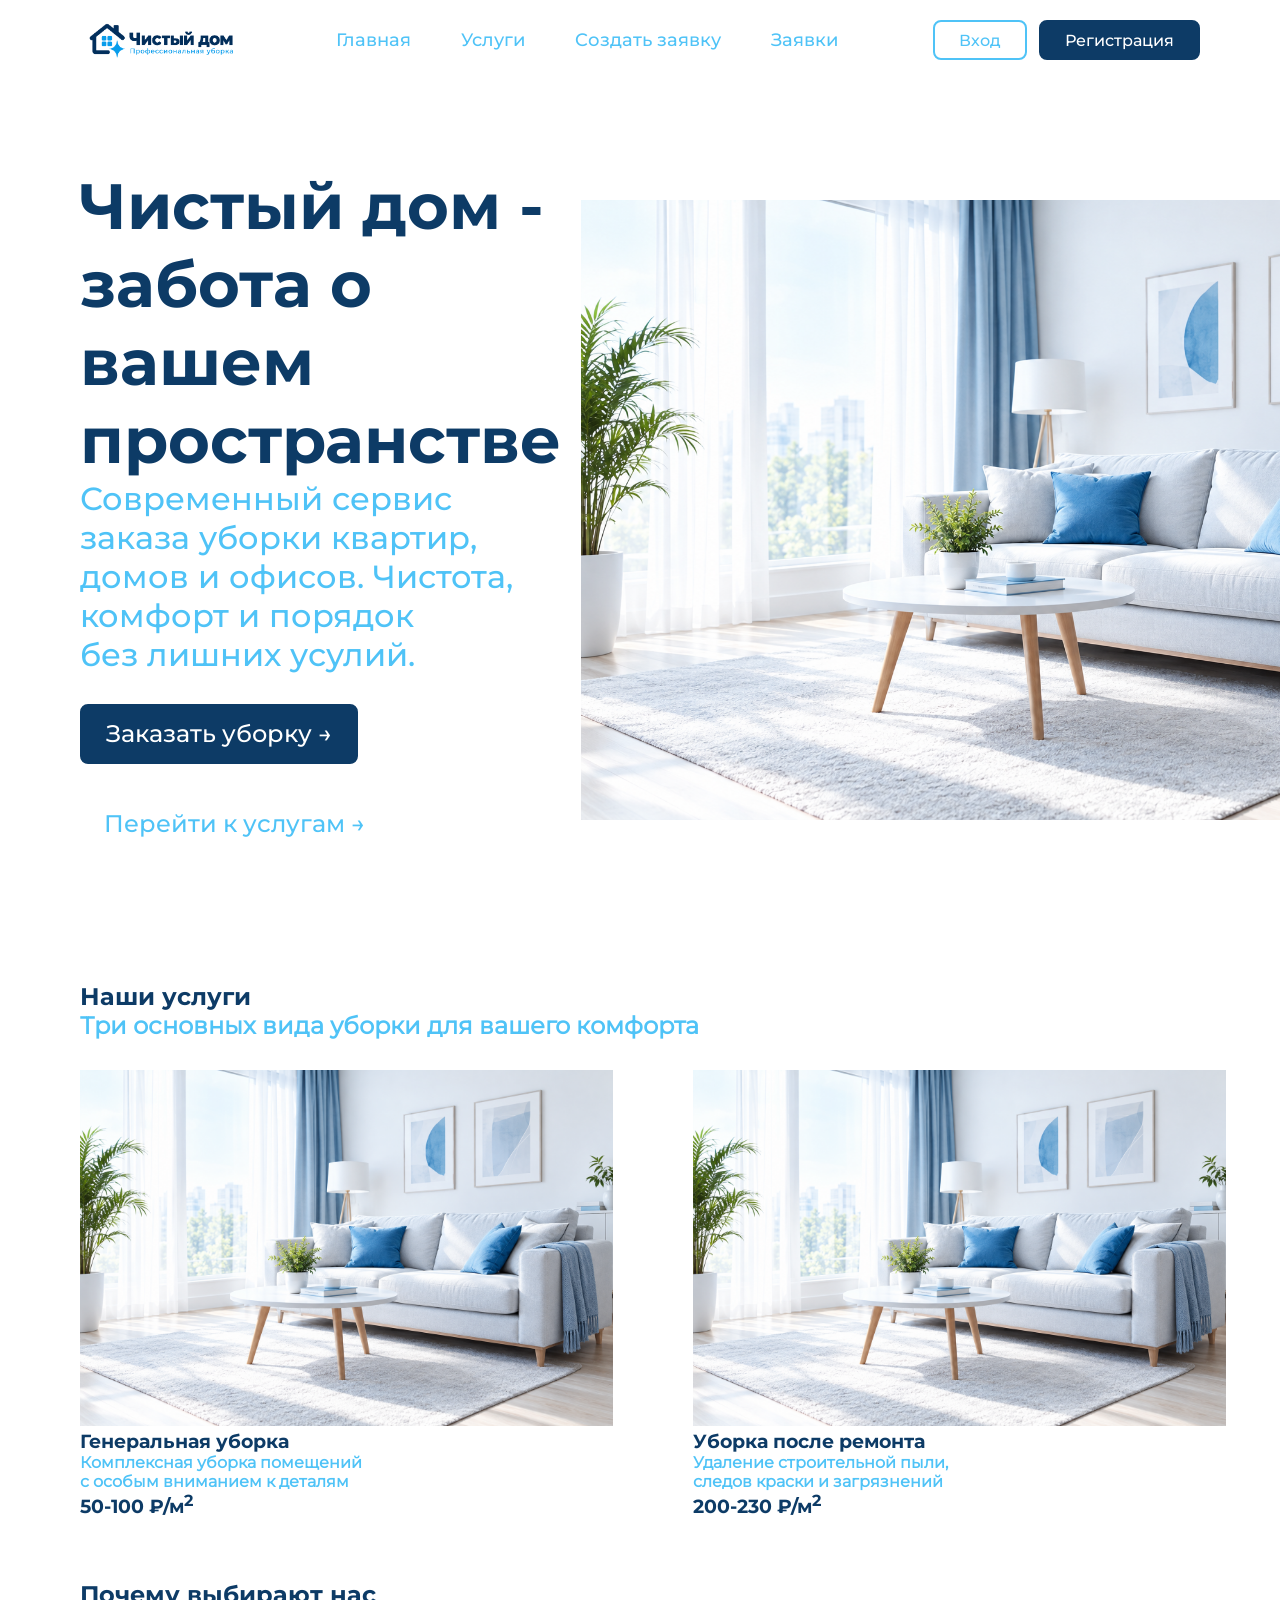
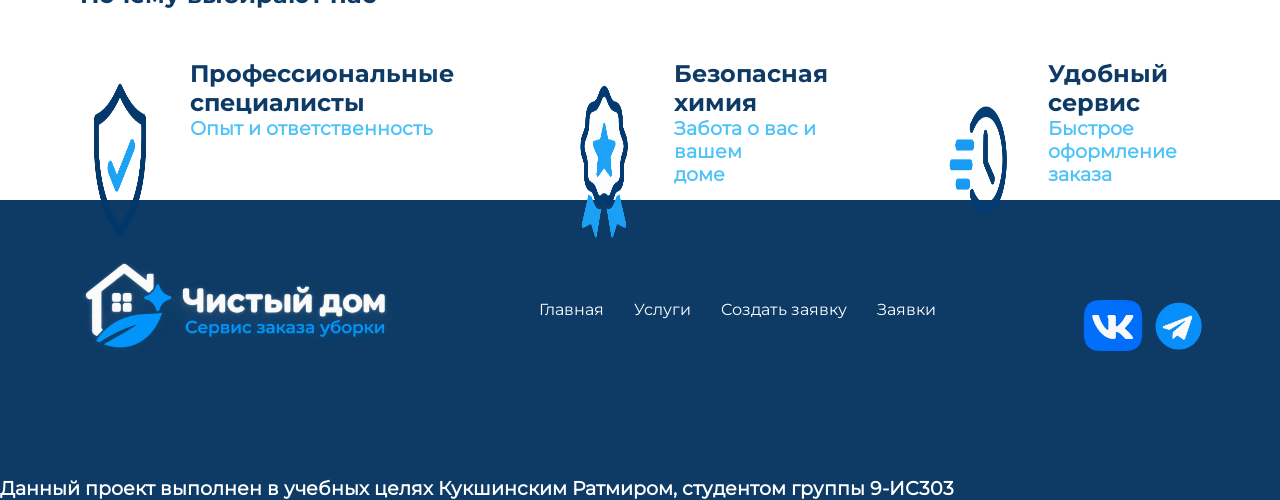
==== commit 8aabf392: "1.0.0v - full project" ====
--- a/index.html
+++ b/index.html
@@ -15,8 +15,8 @@
           <ul class="nav__list">
             <li><a class="nav__link" href="index.html">Главная</a></li>
             <li><a class="nav__link" href="#order">Услуги</a></li>
-            <li><a class="nav__link" href="#why-us">О нас</a></li>
-            <li><a class="nav__link" href="#site-footer"">Контакты</a></li>
+            <li><a class="nav__link" href="create.html">Cоздать заявку</a></li>
+            <li><a class="nav__link" href="orders.html">Заявки</a></li>
           </ul>
           <div class="auth">
           <button onclick="window.location.href='login.html'" class="auth__btn auth__btn--login">Вход</button>
@@ -31,8 +31,8 @@
           <h1 class="hero__text"><b>Чистый дом -<br>забота о вашем<br>пространстве</b></h1>
           <p class="hero__text-small">Современный сервис заказа уборки квартир, <br>домов и офисов. Чистота, комфорт и порядок<br>без лишних усулий.</p>
           <div class="hero__button">
-        <button class="hero__btn hero__btn--order">Заказать уборку →</button>
-        <button class="hero__btn hero__btn--servis">Перейти к услугам →</button>
+        <button onclick="window.location.href='create.html'" class="hero__btn hero__btn--order">Заказать уборку →</button>
+        <button onclick="window.location.href='#order'" class="hero__btn hero__btn--servis">Перейти к услугам →</button>
         </div>
         
         </div>
@@ -40,25 +40,25 @@
       </section>
       <section class="order" id="order">
         <div class="order__content">
-          <h1 class="order__text--order">Наши услуги</h2>
-          <h2 class="order__text--underorder">Три основных вида уборки для вашего комфорта</h3>
+          <h1 class="order__text--order">Наши услуги</h1>
+          <h2 class="order__text--underorder">Три основных вида уборки для вашего комфорта</h2>
             <div class="order__container--flex">
           <div class="order__container">
             <img class="order__photo" src="Photo/hero-sofa.png" alt="sofa">
-            <h3 class="order__text--main">Генеральная уборка</h4>
-            <h4 class="order__text--undermain">Комплексная уборка помещений<br>с особым вниманием к деталям</h5>
+            <h3 class="order__text--main">Генеральная уборка</h3>
+            <h4 class="order__text--undermain">Комплексная уборка помещений<br>с особым вниманием к деталям</h4>
             <h3 class="order__text--price">50-100 ₽/м<sup>2</sup></h3>
           </div>
           <div class="order__container">
             <img class="order__photo" src="Photo/hero-sofa.png" alt="sofa">
-            <h3 class="order__text--main">Уборка после ремонта</h4>
-            <h4 class="order__text--undermain">Удаление строительной пыли,<br>следов краски и загрязнений</h5>
+            <h3 class="order__text--main">Уборка после ремонта</h3>
+            <h4 class="order__text--undermain">Удаление строительной пыли,<br>следов краски и загрязнений</h4>
             <h3 class="order__text--price">200-230 ₽/м<sup>2</sup></h3>
           </div>
           <div class="order__container">
             <img class="order__photo" src="Photo/hero-sofa.png" alt="sofa">
-            <h3 class="order__text--main">Поддерживающая уборка</h4>
-            <h4 class="order__text--undermain">регулярная уборка для<br>поддержания чистоты и уюта</h5>
+            <h3 class="order__text--main">Поддерживающая уборка</h3>
+            <h4 class="order__text--undermain">регулярная уборка для<br>поддержания чистоты и уюта</h4>
             <h3 class="order__text--price">от 100 ₽/м<sup>2</sup></h3>
             </div>
           </div>
@@ -104,8 +104,8 @@
           <ul class="site-footer__list">
             <li><a class="site-footer__link" href="index.html">Главная</a></li>
             <li><a class="site-footer__link" href="#order">Услуги</a></li>
-            <li><a class="site-footer__link" href="#why-us">О нас</a></li>
-            <li><a class="site-footer__link" href="#site-footer">Контакты</a></li>
+            <li><a class="site-footer__link" href="create.html">Cоздать заявку</a></li>
+            <li><a class="site-footer__link" href="orders.html">Заявки</a></li>
           </ul>
           <div class="link">
             <a href="https://vk.ru/ossatov">
--- a/style.css
+++ b/style.css
@@ -2,6 +2,7 @@
   margin: 0;
   padding: 0;
 }
+
 @font-face {
   font-family: Montserrat-Medium;
   src: url(fonts/Montserrat-Medium.woff2);
@@ -9,6 +10,7 @@
   font-weight: 500;
   font-display: swap;
 }
+
 @font-face {
   font-family: Montserrat-Bold;
   src: url(fonts/Montserrat-Bold.woff2);
@@ -16,6 +18,7 @@
   font-weight: 700;
   font-display: swap;
 }
+
 @font-face {
   font-family: Montserrat-Regular;
   src: url(fonts/Montserrat-Regular.woff2);
@@ -23,16 +26,20 @@
   font-weight: 400;
   font-display: swap;
 }
+
 html {
   color: #fff;
   scroll-behavior: smooth;
 }
+
 a {
   text-decoration: none;
 }
+
 ul {
   list-style: none;
 }
+
 /* Навигационное меню */
 .nav {
   display: flex;
@@ -42,23 +49,28 @@
   margin-right: 80px;
   justify-content: space-between;
 }
+
 .nav__logo {
   width: 160px;
 }
+
 .nav__list {
   display: flex;
   gap: 50px;
 }
+
 .nav__link {
   color: #4fc3f7;
   font-family: "Montserrat-Medium";
   font-size: 18px;
 }
+
 .auth {
   display: flex;
   gap: 12px;
   align-items: center;
 }
+
 .auth__btn {
   display: inline-flex;
   align-items: center;
@@ -68,16 +80,19 @@
   font-size: 16px;
   border-radius: 8px;
 }
+
 .auth__btn--login {
   border: 2px solid #4fc3f7;
   background: #fff;
   color: #4fc3f7;
 }
+
 .auth__btn--register {
   border: 2px solid #0d3b66;
   background: #0d3b66;
   color: #fff;
 }
+
 /* Первый экран */
 
 .hero {
@@ -89,20 +104,24 @@
   margin-top: 120px;
   gap: 20px;
 }
+
 .hero__sofa {
   width: 1090px;
   height: 620px;
 }
+
 .hero__text {
   color: #0d3b66;
   font-family: "Montserrat-Bold";
   font-size: 64px;
 }
+
 .hero__text-small {
   color: #4fc3f7;
   font-family: "Montserrat-Medium";
   font-size: 32px;
 }
+
 .hero__btn {
   margin-top: 30px;
   display: inline-flex;
@@ -113,11 +132,13 @@
   font-size: 24px;
   border-radius: 8px;
 }
+
 .hero__btn--order {
   border: 2px solid #0d3b66;
   background: #0d3b66;
   color: #fff;
 }
+
 .hero__btn--servis {
   color: #4fc3f7;
   background: #fff;
@@ -134,18 +155,22 @@
   margin-top: 120px;
   gap: 20px;
 }
+
 .order__container--flex {
   display: flex;
   gap: 80px;
   margin-top: 30px;
 }
+
 .order__photo {
   width: 533px;
 }
+
 .order__text--order {
   color: #0d3b66;
   font-family: "Montserrat-Bold";
 }
+
 .order__text--underorder,
 .order__text--undermain {
   color: #4fc3f7;
@@ -157,6 +182,7 @@
   color: #0d3b66;
   font-family: "Montserrat-Bold";
 }
+
 /* WHY-US */
 .why-us {
   /* display: flex;
@@ -167,59 +193,73 @@
   margin-top: 20px;
   gap: 20px;
 }
+
 .why-us__container {
   display: flex;
   gap: 110px;
 }
+
 .why-us__content {
   margin-top: 50px;
   display: flex;
 }
+
 .why-us__main {
   margin-left: 30px;
 }
+
 .why-us__title,
 .why-us__text {
   color: #0d3b66;
   font-family: "Montserrat-Bold";
 }
+
 .why-us__subtext {
   color: #4fc3f7;
   font-family: "Montserrat-Regular";
 }
+
 .why-us__photo {
   width: 80px;
 }
+
 /* FOOTER */
 footer {
   background-color: #0d3b66;
   height: 300px;
 }
+
 .site-footer {
   display: flex;
   justify-content: space-around;
 }
+
 .link {
   gap: 10px;
 }
+
 .site-footer__list {
   margin-top: 100px;
   display: flex;
   text-align: center;
   gap: 30px;
 }
+
 .site-footer__photo {
   width: 60px;
   padding-top: 100px;
 }
+
 .site-footer__link {
   color: #fff;
   font-family: "Montserrat-Regular";
 }
+
 .site-footer__logo {
   width: 320px;
   padding-top: 50px;
 }
+
 .site-footer__end {
   margin-top: 120px;
   color: #fff;
@@ -233,6 +273,7 @@
   margin-top: 80px;
   margin-bottom: 120px;
 }
+
 .hero-login {
   display: flex;
   align-items: center;
@@ -335,12 +376,13 @@
 
 /* REGISTER */
 .page-register {
-  
+
   margin-left: 80px;
   margin-right: 80px;
   margin-top: 80px;
   margin-bottom: 120px;
 }
+
 .hero-register {
   display: flex;
   align-items: center;
@@ -389,11 +431,365 @@
   flex-direction: column;
   gap: 24px;
 }
+
 .register-form {
   display: flex;
   flex-direction: column;
   gap: 24px;
 }
+
+/* ORDERS */
+.page-orders {
+  background-color: #fff;
+  min-height: 600px;
+}
+
+.myorders {
+  display: flex;
+  align-items: center;
+  justify-content: space-between;
+  margin: 60px 80px 40px;
+  gap: 30px;
+}
+
+.orders-my {
+  color: #0d3b66;
+  font-family: 'Montserrat-Bold';
+  font-size: 52px;
+}
+
+.order-work {
+  display: inline-flex;
+  align-items: center;
+  justify-content: center;
+  min-height: 52px;
+  padding: 0 24px;
+  border: 4px #0d3b66;
+  border-radius: 10px;
+  background-color: #0d3b66;
+  color: #fff;
+  font-family: 'Montserrat-Medium';
+  font-size: 16px;
+  cursor: pointer;
+}
+
+.order-work:hover {
+  background-color: #164f80;
+  border-color: #164f80;
+}
+
+.order-work:focus-visible {
+  outline: 3px solid #4fc3f7;
+  outline-offset: 3px;
+}
+
+.page-orders>.order-container {
+  display: grid;
+  grid-template-columns: repeat(3, minmax(0, 1fr));
+  gap: 24px;
+  margin: 0 80px 40px;
+}
+
+.page-orders>.order-container>.order-info {
+  display: flex;
+  flex-direction: column;
+  gap: 15px;
+  padding: 30px;
+  border: 1px solid #d5e5ef;
+  border-radius: 16px;
+  background-color: #f4fbff;
+}
+
+.order-info__main {
+  color: #4fc3f7;
+  font-family: 'Montserrat-Medium';
+  font-size: 16px;
+}
+
+.order-info__submain {
+  color: #0d3b66;
+  font-family: 'Montserrat-Bold';
+  font-size: 32px;
+}
+
+.allorders {
+  display: flex;
+  flex-direction: column;
+  gap: 24px;
+  grid-column: 1 / -1;
+  min-width: 0;
+}
+
+.main-order {
+  display: flex;
+  align-items: flex-start;
+  justify-content: space-between;
+  gap: 30px;
+  padding: 30px;
+  border: 2px solid #d5e5ef;
+  border-radius: 16px;
+}
+
+.order-text {
+  display: flex;
+  flex-direction: column;
+  align-items: flex-start;
+  gap: 10px;
+  min-width: 0;
+}
+
+.main-order__title {
+  color: #0d3b66;
+  font-family: 'Montserrat-Bold';
+  font-size: 24px;
+}
+
+.main-order__subtitle {
+  color: #4fc3f7;
+  font-family: 'Montserrat-Regular';
+  font-size: 15px;
+  line-height: 1.7;
+  overflow-wrap: anywhere;
+}
+
+.order-status {
+  display: flex;
+  flex-direction: column;
+  align-items: flex-start;
+  gap: 15px;
+  flex-shrink: 0;
+}
+
+.status {
+  display: inline-flex;
+  align-items: center;
+  justify-content: center;
+  padding: 10px 16px;
+  border-radius: 8px;
+  font-family: 'Montserrat-Medium';
+  font-size: 14px;
+  white-space: nowrap;
+}
+
+.status--new {
+  background-color: #e1f5fe;
+  color: #0d3b66;
+}
+
+.status--work {
+  background-color: #fff3cd;
+  color: #856404;
+}
+
+.status--done {
+  background-color: #d4edda;
+  color: #155724;
+}
+
+.status--cancel {
+  background-color: #f8d7da;
+  color: #721c24;
+}
+
+.order-status .main-order__subtitle {
+  max-width: 300px;
+  color: #721c24;
+  font-size: 14px;
+}
+
+/* CREATE ORDER */
+.create-order {
+  margin: 60px 80px 100px;
+}
+
+.create-order__title {
+  margin-bottom: 40px;
+}
+
+.create-order__title h1 {
+  color: #0d3b66;
+  font-family: 'Montserrat-Bold';
+  font-size: 48px;
+}
+
+.create-order__title p {
+  margin-top: 15px;
+  color: #4fc3f7;
+  font-family: 'Montserrat-Regular';
+  font-size: 18px;
+}
+
+.create-order__form {
+  display: flex;
+  flex-wrap: wrap;
+  gap: 25px;
+  padding: 40px;
+  border: 1px solid #d5e5ef;
+  border-radius: 16px;
+  background-color: #f4fbff;
+}
+
+.create-order__field {
+  display: flex;
+  flex-direction: column;
+  flex: 1 1 40%;
+  gap: 10px;
+  min-width: 0;
+}
+
+.create-order__field label {
+  color: #0d3b66;
+  font-family: 'Montserrat-Medium';
+  font-size: 16px;
+}
+
+.create-order__field input,
+.create-order__field select,
+.create-order__field textarea {
+  box-sizing: border-box;
+  width: 100%;
+  padding: 14px;
+  border: 1px solid #c5dce9;
+  border-radius: 8px;
+  background-color: #fff;
+  color: #0d3b66;
+  font-family: 'Montserrat-Regular';
+  font-size: 15px;
+}
+
+.create-order__field textarea {
+  resize: vertical;
+}
+
+.create-order__field input:focus,
+.create-order__field select:focus,
+.create-order__field textarea:focus {
+  outline: 2px solid #4fc3f7;
+  border-color: #4fc3f7;
+}
+
+.create-order__field--big {
+  flex-basis: 100%;
+}
+
+.create-order__btn {
+  min-height: 52px;
+  padding: 0 25px;
+  border: 2px solid #0d3b66;
+  border-radius: 8px;
+  background-color: #0d3b66;
+  color: #fff;
+  font-family: 'Montserrat-Medium';
+  font-size: 16px;
+  cursor: pointer;
+}
+
+.create-order__btn:hover {
+  background-color: #164f80;
+  border-color: #164f80;
+}
+
+/* АДАПТИВНОСТЬ */
+@media (max-width: 767px) {
+  .create-order {
+    margin: 35px 16px 60px;
+  }
+
+  .create-order__title h1 {
+    font-size: 34px;
+  }
+
+  .create-order__title p {
+    font-size: 16px;
+    line-height: 1.5;
+  }
+
+  .create-order__form {
+    padding: 22px;
+    gap: 20px;
+  }
+
+  .create-order__field {
+    flex-basis: 100%;
+  }
+
+  .create-order__btn {
+    width: 100%;
+  }
+}
+/* ADMIN */
+.admin-page {
+    min-height: 100vh;
+    background-color: #181824;
+    color: #fff;
+    font-family: 'Montserrat-Regular';
+}
+
+.admin {
+    margin: 50px;
+}
+
+.admin__title {
+    color: #a78bfa;
+    font-family: 'Montserrat-Bold';
+    font-size: 36px;
+}
+
+.admin__subtitle {
+    margin-top: 30px;
+    margin-bottom: 20px;
+    font-family: 'Montserrat-Medium';
+    font-size: 22px;
+}
+
+.admin__table {
+    overflow-x: auto;
+    border: 1px solid #353547;
+    border-radius: 10px;
+    background-color: #222232;
+}
+
+.admin__table table {
+    width: 100%;
+    border-collapse: collapse;
+    text-align: left;
+}
+
+.admin__table th {
+    padding: 18px;
+    border-bottom: 1px solid #353547;
+    color: #a78bfa;
+    font-family: 'Montserrat-Medium';
+    font-size: 14px;
+}
+
+.admin__table td {
+    padding: 18px;
+    border-bottom: 1px solid #353547;
+    color: #e0e0eb;
+    font-size: 13px;
+}
+
+.admin__table tr:last-child td {
+    border-bottom: none;
+}
+
+.admin__table tbody tr:hover {
+    background-color: #2b2b40;
+}
+
+.admin__table select {
+    padding: 10px;
+    border: 1px solid #514477;
+    border-radius: 6px;
+    background-color: #181824;
+    color: #c4b5fd;
+    font-family: 'Montserrat-Regular';
+    font-size: 12px;
+    cursor: pointer;
+}
+
+
 
 /* АДАПТИВ ДЛЯ НОУТБУКОВ И ПЛАНШЕТОВ */
 @media (max-width: 1100px) {
@@ -627,3 +1023,4 @@
     font-size: 11px;
   }
 }
+
